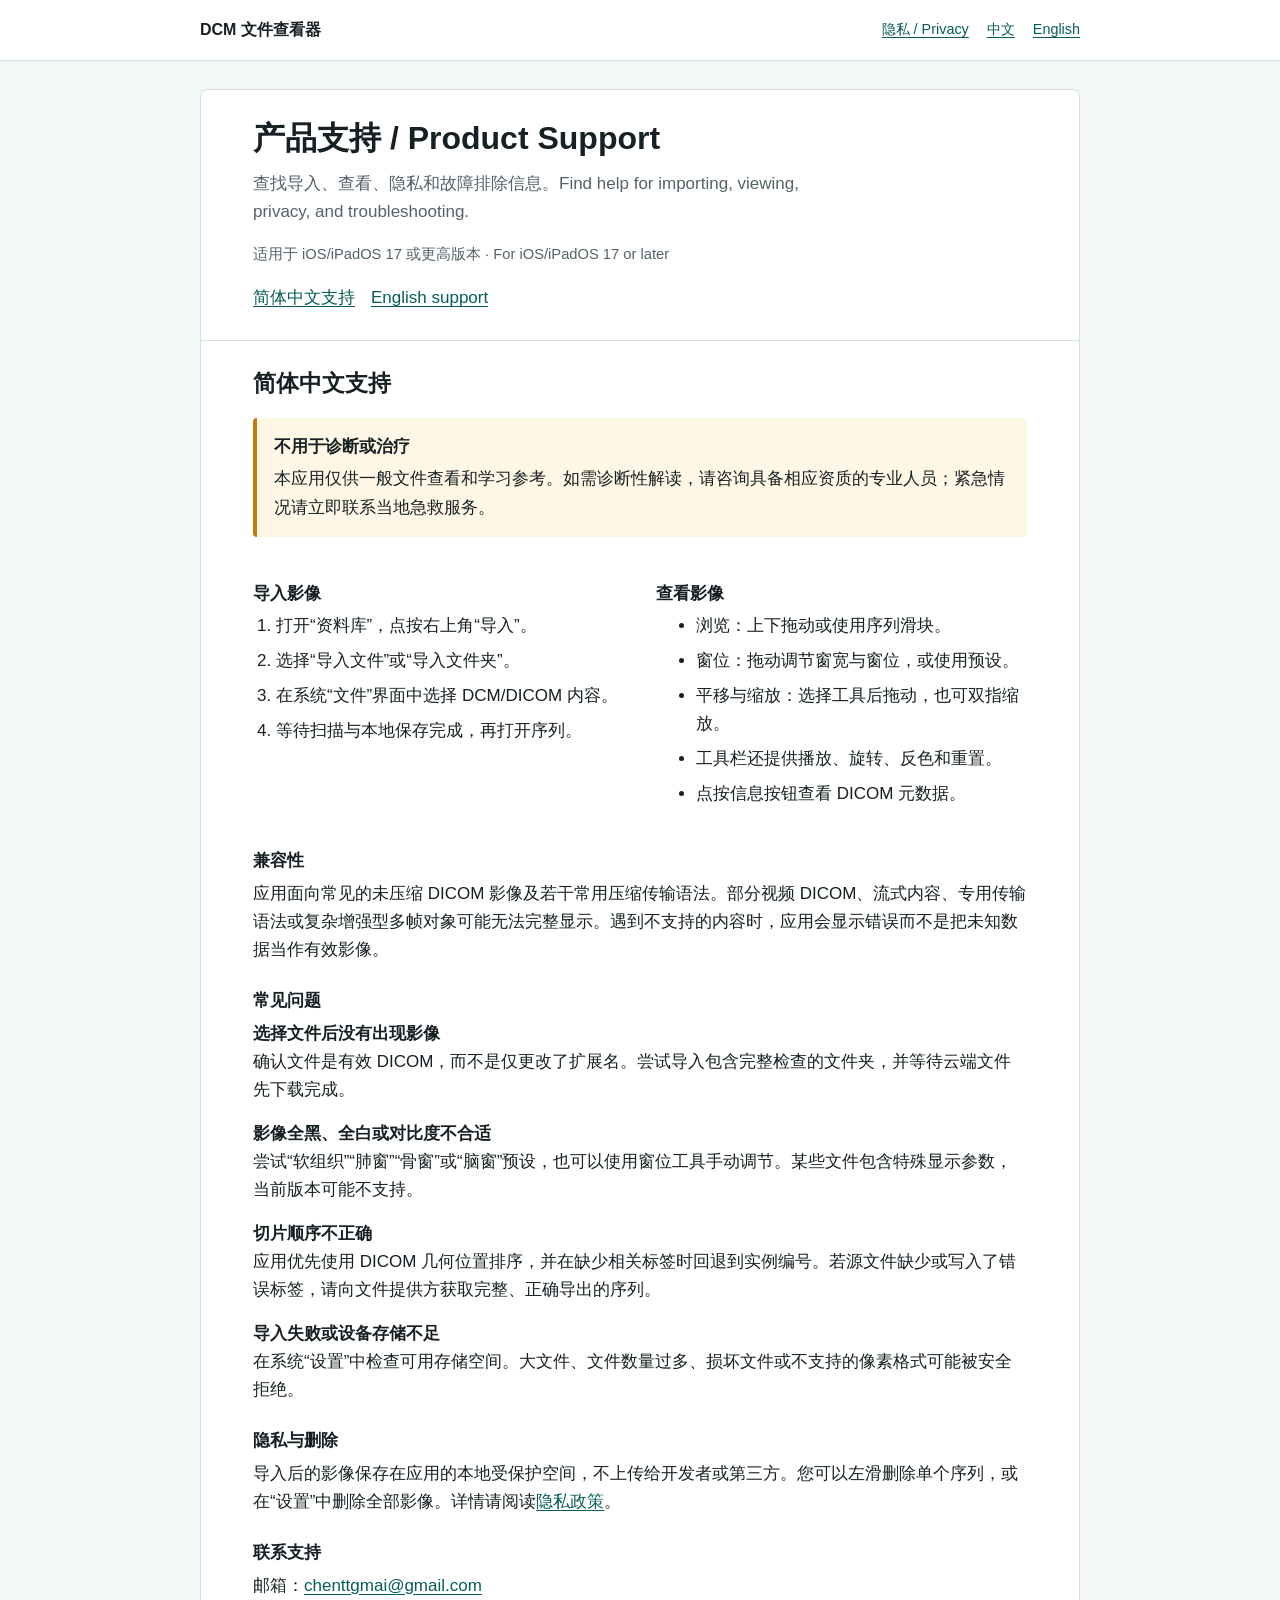
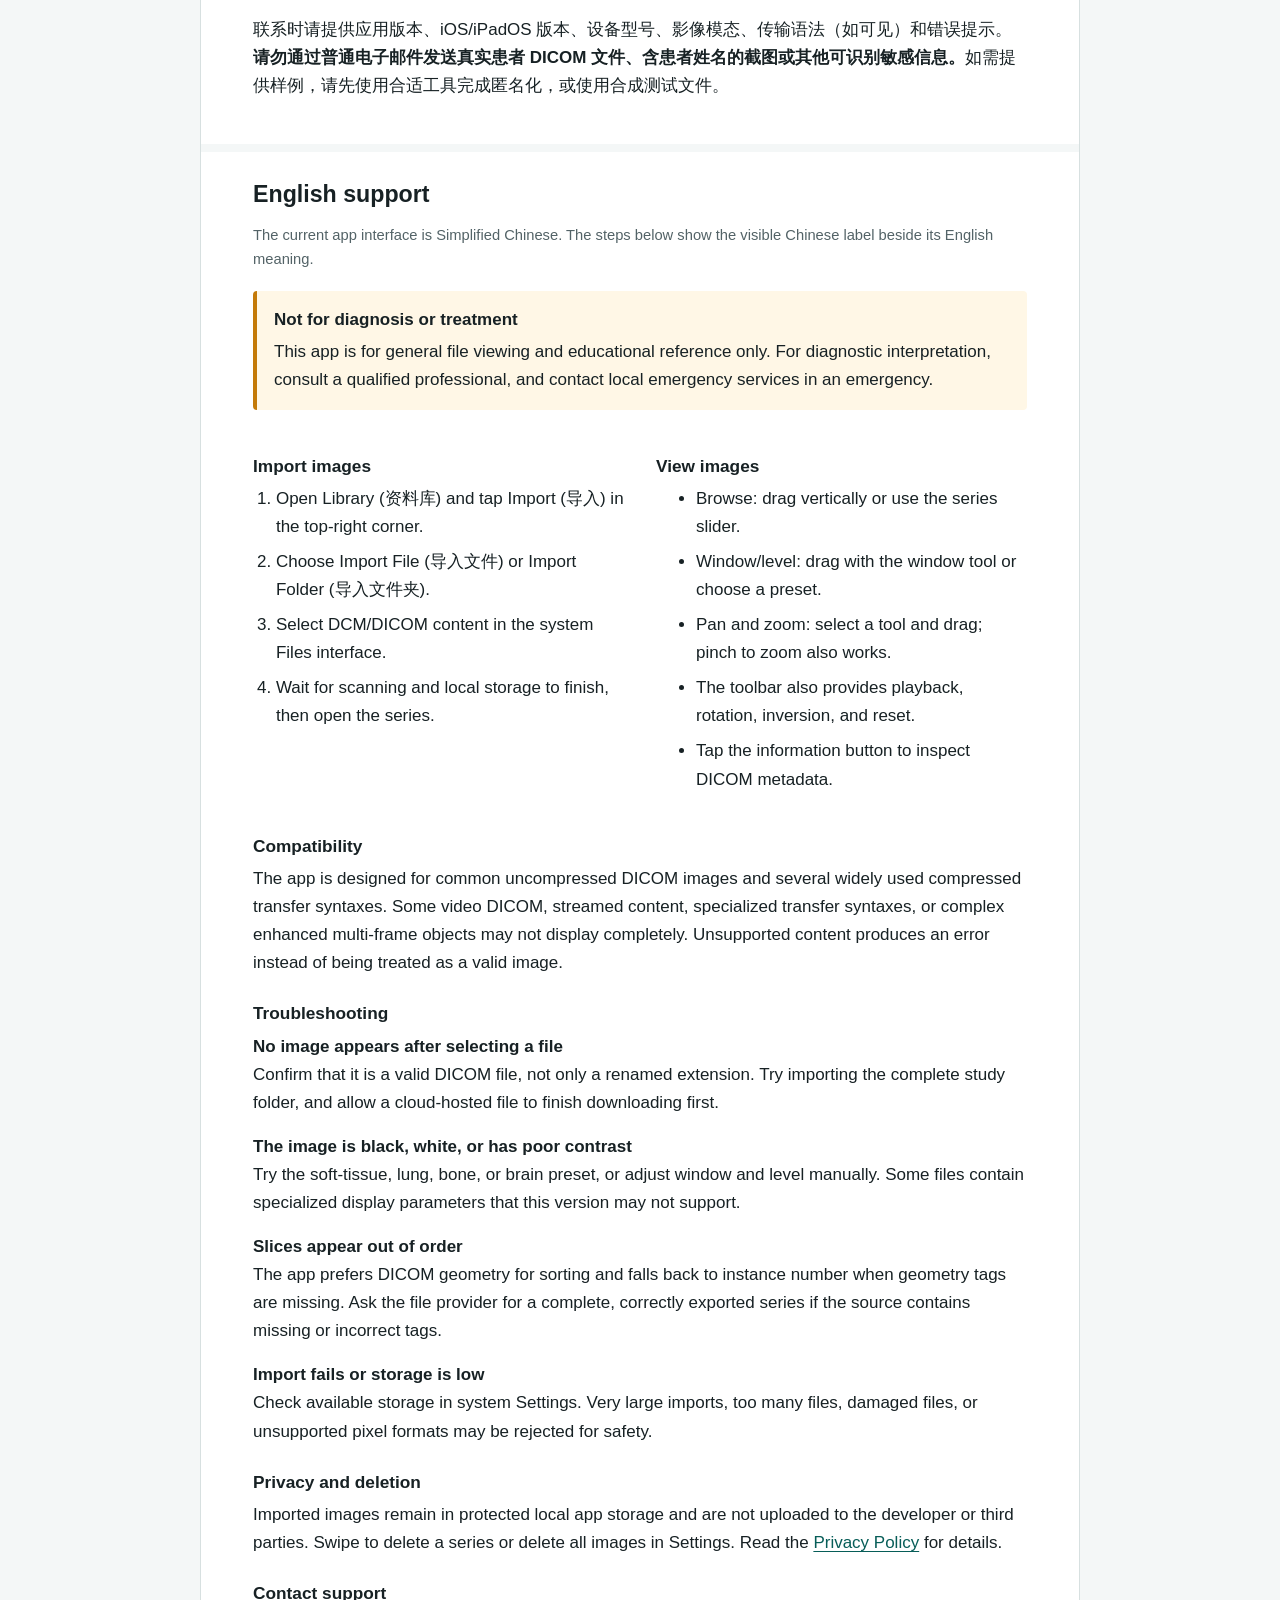
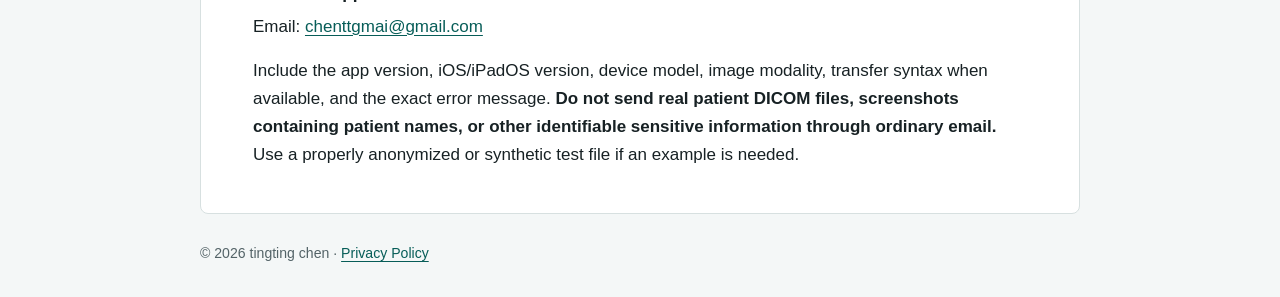
==== support.html @ b071dc4a "Publish support and privacy pages" ====
<!doctype html>
<html lang="zh-Hans">
<head>
  <meta charset="utf-8">
  <meta name="viewport" content="width=device-width, initial-scale=1">
  <meta name="description" content="DCM 文件查看器使用支持 / DCM File Viewer Support">
  <meta name="app-store-validation" content="DCM File Viewer Support">
  <title>支持 | DCM 文件查看器</title>
  <link rel="stylesheet" href="styles.css">
</head>
<body>
  <header class="site-header">
    <nav class="nav" aria-label="主导航">
      <a class="brand" href="support.html">DCM 文件查看器</a>
      <div class="nav-links">
        <a href="privacy.html">隐私 / Privacy</a>
        <a href="#chinese">中文</a>
        <a href="#english">English</a>
      </div>
    </nav>
  </header>

  <main>
    <div class="intro">
      <h1>产品支持 / Product Support</h1>
      <p>查找导入、查看、隐私和故障排除信息。Find help for importing, viewing, privacy, and troubleshooting.</p>
      <p class="meta">适用于 iOS/iPadOS 17 或更高版本 · For iOS/iPadOS 17 or later</p>
      <div class="language-links">
        <a href="#chinese">简体中文支持</a>
        <a href="#english">English support</a>
      </div>
    </div>

    <article id="chinese" class="language-section" lang="zh-Hans">
      <h2>简体中文支持</h2>

      <div class="notice">
        <strong>不用于诊断或治疗</strong>
        本应用仅供一般文件查看和学习参考。如需诊断性解读，请咨询具备相应资质的专业人员；紧急情况请立即联系当地急救服务。
      </div>

      <div class="support-grid">
        <section>
          <h3>导入影像</h3>
          <ol class="steps">
            <li>打开“资料库”，点按右上角“导入”。</li>
            <li>选择“导入文件”或“导入文件夹”。</li>
            <li>在系统“文件”界面中选择 DCM/DICOM 内容。</li>
            <li>等待扫描与本地保存完成，再打开序列。</li>
          </ol>
        </section>

        <section>
          <h3>查看影像</h3>
          <ul>
            <li>浏览：上下拖动或使用序列滑块。</li>
            <li>窗位：拖动调节窗宽与窗位，或使用预设。</li>
            <li>平移与缩放：选择工具后拖动，也可双指缩放。</li>
            <li>工具栏还提供播放、旋转、反色和重置。</li>
            <li>点按信息按钮查看 DICOM 元数据。</li>
          </ul>
        </section>
      </div>

      <h3>兼容性</h3>
      <p>应用面向常见的未压缩 DICOM 影像及若干常用压缩传输语法。部分视频 DICOM、流式内容、专用传输语法或复杂增强型多帧对象可能无法完整显示。遇到不支持的内容时，应用会显示错误而不是把未知数据当作有效影像。</p>

      <h3>常见问题</h3>
      <p><strong>选择文件后没有出现影像</strong><br>确认文件是有效 DICOM，而不是仅更改了扩展名。尝试导入包含完整检查的文件夹，并等待云端文件先下载完成。</p>
      <p><strong>影像全黑、全白或对比度不合适</strong><br>尝试“软组织”“肺窗”“骨窗”或“脑窗”预设，也可以使用窗位工具手动调节。某些文件包含特殊显示参数，当前版本可能不支持。</p>
      <p><strong>切片顺序不正确</strong><br>应用优先使用 DICOM 几何位置排序，并在缺少相关标签时回退到实例编号。若源文件缺少或写入了错误标签，请向文件提供方获取完整、正确导出的序列。</p>
      <p><strong>导入失败或设备存储不足</strong><br>在系统“设置”中检查可用存储空间。大文件、文件数量过多、损坏文件或不支持的像素格式可能被安全拒绝。</p>

      <h3>隐私与删除</h3>
      <p>导入后的影像保存在应用的本地受保护空间，不上传给开发者或第三方。您可以左滑删除单个序列，或在“设置”中删除全部影像。详情请阅读<a href="privacy.html">隐私政策</a>。</p>

      <h3>联系支持</h3>
      <p>邮箱：<a href="mailto:chenttgmai@gmail.com">chenttgmai@gmail.com</a></p>
      <p>联系时请提供应用版本、iOS/iPadOS 版本、设备型号、影像模态、传输语法（如可见）和错误提示。<strong>请勿通过普通电子邮件发送真实患者 DICOM 文件、含患者姓名的截图或其他可识别敏感信息。</strong>如需提供样例，请先使用合适工具完成匿名化，或使用合成测试文件。</p>
    </article>

    <article id="english" class="language-section" lang="en">
      <h2>English support</h2>

      <p class="meta">The current app interface is Simplified Chinese. The steps below show the visible Chinese label beside its English meaning.</p>

      <div class="notice">
        <strong>Not for diagnosis or treatment</strong>
        This app is for general file viewing and educational reference only. For diagnostic interpretation, consult a qualified professional, and contact local emergency services in an emergency.
      </div>

      <div class="support-grid">
        <section>
          <h3>Import images</h3>
          <ol class="steps">
            <li>Open Library (资料库) and tap Import (导入) in the top-right corner.</li>
            <li>Choose Import File (导入文件) or Import Folder (导入文件夹).</li>
            <li>Select DCM/DICOM content in the system Files interface.</li>
            <li>Wait for scanning and local storage to finish, then open the series.</li>
          </ol>
        </section>

        <section>
          <h3>View images</h3>
          <ul>
            <li>Browse: drag vertically or use the series slider.</li>
            <li>Window/level: drag with the window tool or choose a preset.</li>
            <li>Pan and zoom: select a tool and drag; pinch to zoom also works.</li>
            <li>The toolbar also provides playback, rotation, inversion, and reset.</li>
            <li>Tap the information button to inspect DICOM metadata.</li>
          </ul>
        </section>
      </div>

      <h3>Compatibility</h3>
      <p>The app is designed for common uncompressed DICOM images and several widely used compressed transfer syntaxes. Some video DICOM, streamed content, specialized transfer syntaxes, or complex enhanced multi-frame objects may not display completely. Unsupported content produces an error instead of being treated as a valid image.</p>

      <h3>Troubleshooting</h3>
      <p><strong>No image appears after selecting a file</strong><br>Confirm that it is a valid DICOM file, not only a renamed extension. Try importing the complete study folder, and allow a cloud-hosted file to finish downloading first.</p>
      <p><strong>The image is black, white, or has poor contrast</strong><br>Try the soft-tissue, lung, bone, or brain preset, or adjust window and level manually. Some files contain specialized display parameters that this version may not support.</p>
      <p><strong>Slices appear out of order</strong><br>The app prefers DICOM geometry for sorting and falls back to instance number when geometry tags are missing. Ask the file provider for a complete, correctly exported series if the source contains missing or incorrect tags.</p>
      <p><strong>Import fails or storage is low</strong><br>Check available storage in system Settings. Very large imports, too many files, damaged files, or unsupported pixel formats may be rejected for safety.</p>

      <h3>Privacy and deletion</h3>
      <p>Imported images remain in protected local app storage and are not uploaded to the developer or third parties. Swipe to delete a series or delete all images in Settings. Read the <a href="privacy.html#english">Privacy Policy</a> for details.</p>

      <h3>Contact support</h3>
      <p>Email: <a href="mailto:chenttgmai@gmail.com">chenttgmai@gmail.com</a></p>
      <p>Include the app version, iOS/iPadOS version, device model, image modality, transfer syntax when available, and the exact error message. <strong>Do not send real patient DICOM files, screenshots containing patient names, or other identifiable sensitive information through ordinary email.</strong> Use a properly anonymized or synthetic test file if an example is needed.</p>
    </article>
  </main>

  <footer class="site-footer">
    <div class="footer-inner">&copy; 2026 tingting chen · <a href="privacy.html">Privacy Policy</a></div>
  </footer>
</body>
</html>
---- styles.css ----
:root {
  color-scheme: light dark;
  --page: #f4f7f7;
  --surface: #ffffff;
  --text: #172124;
  --muted: #536367;
  --border: #d7e0e0;
  --accent: #087a72;
  --accent-dark: #075d58;
  --warning-bg: #fff7e6;
  --warning-border: #c47a08;
  --placeholder-bg: #fff0c7;
  --placeholder-text: #744800;
}

* {
  box-sizing: border-box;
}

html {
  scroll-behavior: smooth;
}

body {
  margin: 0;
  background: var(--page);
  color: var(--text);
  font-family: -apple-system, BlinkMacSystemFont, "Segoe UI", sans-serif;
  font-size: 17px;
  line-height: 1.65;
  letter-spacing: 0;
}

a {
  color: var(--accent-dark);
  text-underline-offset: 0.18em;
}

a:focus-visible {
  outline: 3px solid var(--accent);
  outline-offset: 3px;
}

.site-header {
  background: var(--surface);
  border-bottom: 1px solid var(--border);
}

.nav,
main,
.footer-inner {
  width: min(100% - 32px, 880px);
  margin-inline: auto;
}

.nav {
  min-height: 60px;
  display: flex;
  align-items: center;
  justify-content: space-between;
  gap: 16px;
  flex-wrap: wrap;
  padding-block: 10px;
}

.brand {
  color: var(--text);
  font-size: 1rem;
  font-weight: 700;
  text-decoration: none;
}

.nav-links {
  display: flex;
  gap: 18px;
  flex-wrap: wrap;
  font-size: 0.9rem;
}

main {
  background: var(--surface);
  margin-block: 28px;
  border: 1px solid var(--border);
  border-radius: 8px;
  overflow: hidden;
}

.intro,
.content-section,
.language-section {
  padding: 28px clamp(20px, 5vw, 52px);
}

.intro {
  border-bottom: 1px solid var(--border);
}

.intro p {
  max-width: 64ch;
  color: var(--muted);
}

h1,
h2,
h3 {
  line-height: 1.25;
  letter-spacing: 0;
}

h1 {
  margin: 0 0 12px;
  font-size: 2rem;
}

h2 {
  margin: 0 0 14px;
  font-size: 1.45rem;
}

h3 {
  margin: 26px 0 8px;
  font-size: 1.08rem;
}

p,
ul,
ol {
  margin-block: 0 16px;
}

li + li {
  margin-top: 7px;
}

.language-links {
  display: flex;
  gap: 16px;
  flex-wrap: wrap;
  margin-top: 18px;
}

.language-section + .language-section {
  border-top: 8px solid var(--page);
}

.content-section + .content-section {
  border-top: 1px solid var(--border);
}

.notice {
  margin: 20px 0;
  padding: 15px 17px;
  background: var(--warning-bg);
  border-left: 4px solid var(--warning-border);
  border-radius: 4px;
}

.notice strong {
  display: block;
  margin-bottom: 4px;
}

.placeholder {
  padding: 2px 5px;
  background: var(--placeholder-bg);
  color: var(--placeholder-text);
  border-radius: 3px;
  font-weight: 700;
  overflow-wrap: anywhere;
}

.meta {
  color: var(--muted);
  font-size: 0.92rem;
}

.steps {
  padding-left: 1.35em;
}

.support-grid {
  display: grid;
  grid-template-columns: repeat(2, minmax(0, 1fr));
  gap: 0 32px;
}

.site-footer {
  padding: 0 0 32px;
  color: var(--muted);
  font-size: 0.88rem;
}

@media (max-width: 640px) {
  body {
    font-size: 16px;
  }

  main {
    width: 100%;
    margin-block: 0 24px;
    border-inline: 0;
    border-radius: 0;
  }

  .support-grid {
    grid-template-columns: 1fr;
  }

  h1 {
    font-size: 1.7rem;
  }
}

@media (prefers-color-scheme: dark) {
  :root {
    --page: #111719;
    --surface: #182124;
    --text: #eef5f4;
    --muted: #afbfbd;
    --border: #344447;
    --accent: #49c9bd;
    --accent-dark: #72ded4;
    --warning-bg: #382b13;
    --warning-border: #e3a840;
    --placeholder-bg: #493914;
    --placeholder-text: #ffdc8a;
  }
}
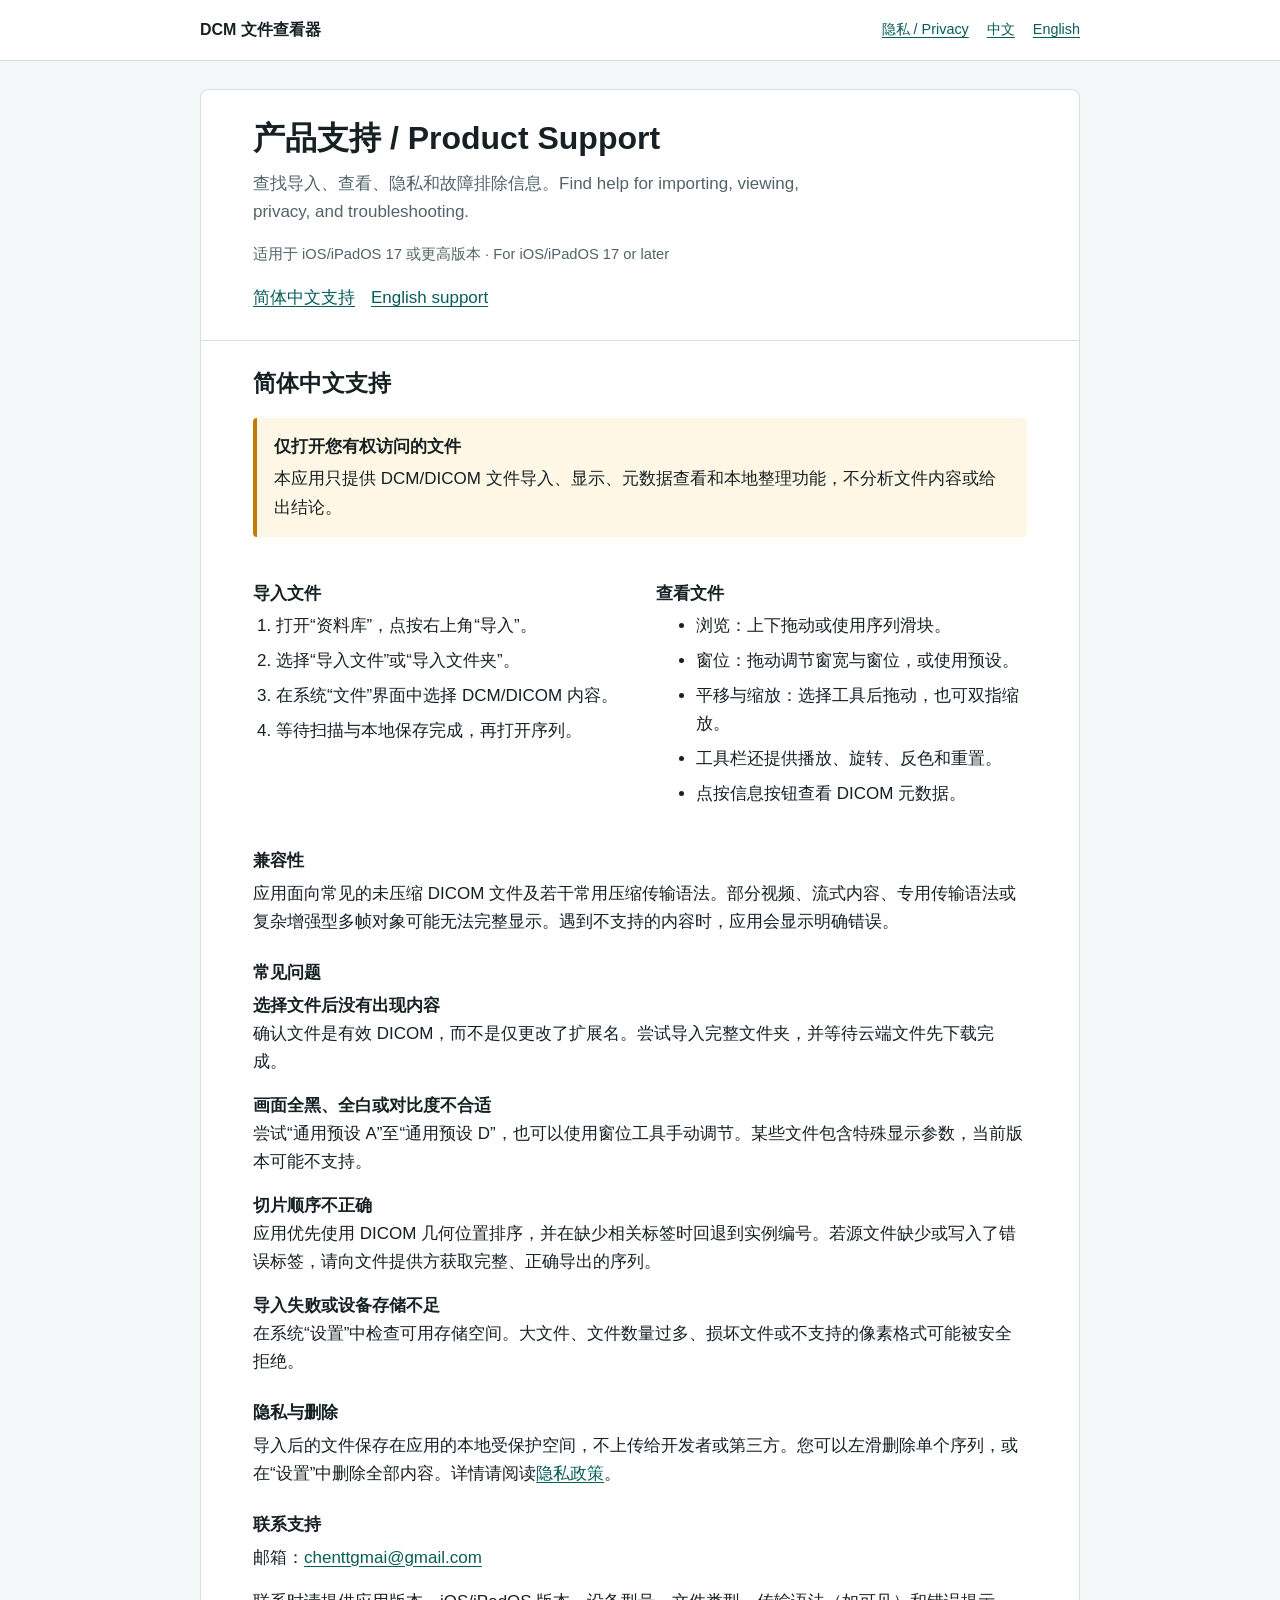
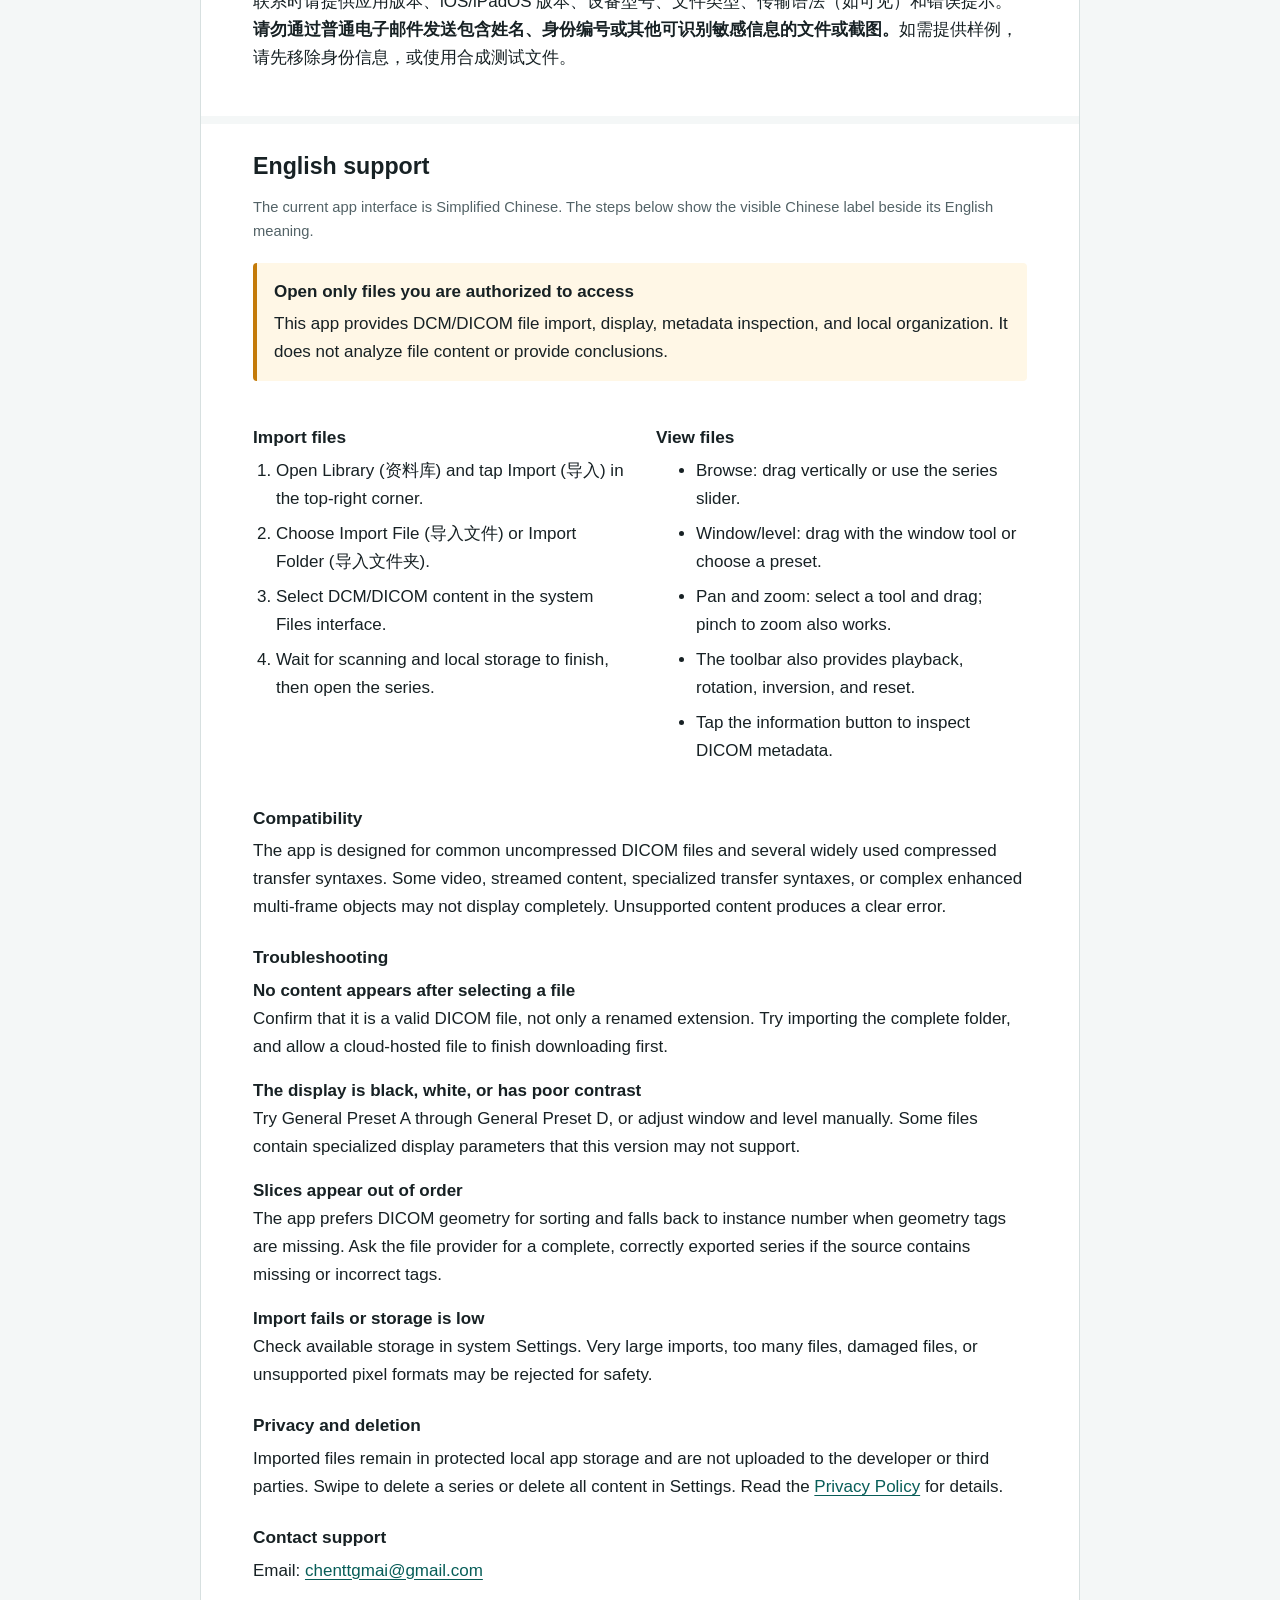
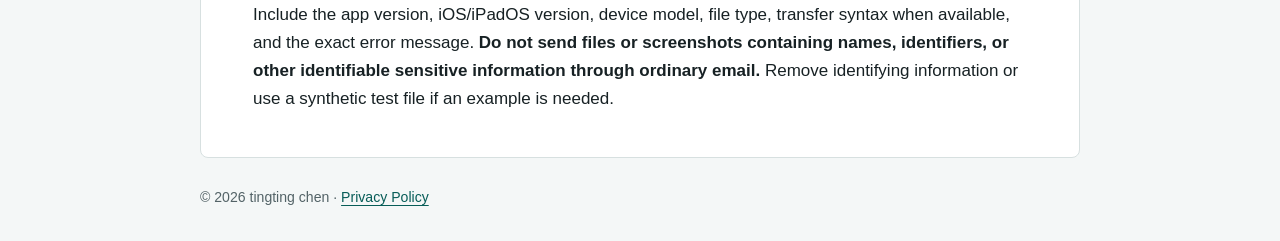
==== commit 495e5492: "Align public pages with file-viewer positioning" ====
--- a/support.html
+++ b/support.html
@@ -35,13 +35,13 @@
       <h2>简体中文支持</h2>
 
       <div class="notice">
-        <strong>不用于诊断或治疗</strong>
-        本应用仅供一般文件查看和学习参考。如需诊断性解读，请咨询具备相应资质的专业人员；紧急情况请立即联系当地急救服务。
+        <strong>仅打开您有权访问的文件</strong>
+        本应用只提供 DCM/DICOM 文件导入、显示、元数据查看和本地整理功能，不分析文件内容或给出结论。
       </div>
 
       <div class="support-grid">
         <section>
-          <h3>导入影像</h3>
+          <h3>导入文件</h3>
           <ol class="steps">
             <li>打开“资料库”，点按右上角“导入”。</li>
             <li>选择“导入文件”或“导入文件夹”。</li>
@@ -51,7 +51,7 @@
         </section>
 
         <section>
-          <h3>查看影像</h3>
+          <h3>查看文件</h3>
           <ul>
             <li>浏览：上下拖动或使用序列滑块。</li>
             <li>窗位：拖动调节窗宽与窗位，或使用预设。</li>
@@ -63,20 +63,20 @@
       </div>
 
       <h3>兼容性</h3>
-      <p>应用面向常见的未压缩 DICOM 影像及若干常用压缩传输语法。部分视频 DICOM、流式内容、专用传输语法或复杂增强型多帧对象可能无法完整显示。遇到不支持的内容时，应用会显示错误而不是把未知数据当作有效影像。</p>
+      <p>应用面向常见的未压缩 DICOM 文件及若干常用压缩传输语法。部分视频、流式内容、专用传输语法或复杂增强型多帧对象可能无法完整显示。遇到不支持的内容时，应用会显示明确错误。</p>
 
       <h3>常见问题</h3>
-      <p><strong>选择文件后没有出现影像</strong><br>确认文件是有效 DICOM，而不是仅更改了扩展名。尝试导入包含完整检查的文件夹，并等待云端文件先下载完成。</p>
-      <p><strong>影像全黑、全白或对比度不合适</strong><br>尝试“软组织”“肺窗”“骨窗”或“脑窗”预设，也可以使用窗位工具手动调节。某些文件包含特殊显示参数，当前版本可能不支持。</p>
+      <p><strong>选择文件后没有出现内容</strong><br>确认文件是有效 DICOM，而不是仅更改了扩展名。尝试导入完整文件夹，并等待云端文件先下载完成。</p>
+      <p><strong>画面全黑、全白或对比度不合适</strong><br>尝试“通用预设 A”至“通用预设 D”，也可以使用窗位工具手动调节。某些文件包含特殊显示参数，当前版本可能不支持。</p>
       <p><strong>切片顺序不正确</strong><br>应用优先使用 DICOM 几何位置排序，并在缺少相关标签时回退到实例编号。若源文件缺少或写入了错误标签，请向文件提供方获取完整、正确导出的序列。</p>
       <p><strong>导入失败或设备存储不足</strong><br>在系统“设置”中检查可用存储空间。大文件、文件数量过多、损坏文件或不支持的像素格式可能被安全拒绝。</p>
 
       <h3>隐私与删除</h3>
-      <p>导入后的影像保存在应用的本地受保护空间，不上传给开发者或第三方。您可以左滑删除单个序列，或在“设置”中删除全部影像。详情请阅读<a href="privacy.html">隐私政策</a>。</p>
+      <p>导入后的文件保存在应用的本地受保护空间，不上传给开发者或第三方。您可以左滑删除单个序列，或在“设置”中删除全部内容。详情请阅读<a href="privacy.html">隐私政策</a>。</p>
 
       <h3>联系支持</h3>
       <p>邮箱：<a href="mailto:chenttgmai@gmail.com">chenttgmai@gmail.com</a></p>
-      <p>联系时请提供应用版本、iOS/iPadOS 版本、设备型号、影像模态、传输语法（如可见）和错误提示。<strong>请勿通过普通电子邮件发送真实患者 DICOM 文件、含患者姓名的截图或其他可识别敏感信息。</strong>如需提供样例，请先使用合适工具完成匿名化，或使用合成测试文件。</p>
+      <p>联系时请提供应用版本、iOS/iPadOS 版本、设备型号、文件类型、传输语法（如可见）和错误提示。<strong>请勿通过普通电子邮件发送包含姓名、身份编号或其他可识别敏感信息的文件或截图。</strong>如需提供样例，请先移除身份信息，或使用合成测试文件。</p>
     </article>
 
     <article id="english" class="language-section" lang="en">
@@ -85,13 +85,13 @@
       <p class="meta">The current app interface is Simplified Chinese. The steps below show the visible Chinese label beside its English meaning.</p>
 
       <div class="notice">
-        <strong>Not for diagnosis or treatment</strong>
-        This app is for general file viewing and educational reference only. For diagnostic interpretation, consult a qualified professional, and contact local emergency services in an emergency.
+        <strong>Open only files you are authorized to access</strong>
+        This app provides DCM/DICOM file import, display, metadata inspection, and local organization. It does not analyze file content or provide conclusions.
       </div>
 
       <div class="support-grid">
         <section>
-          <h3>Import images</h3>
+          <h3>Import files</h3>
           <ol class="steps">
             <li>Open Library (资料库) and tap Import (导入) in the top-right corner.</li>
             <li>Choose Import File (导入文件) or Import Folder (导入文件夹).</li>
@@ -101,7 +101,7 @@
         </section>
 
         <section>
-          <h3>View images</h3>
+          <h3>View files</h3>
           <ul>
             <li>Browse: drag vertically or use the series slider.</li>
             <li>Window/level: drag with the window tool or choose a preset.</li>
@@ -113,20 +113,20 @@
       </div>
 
       <h3>Compatibility</h3>
-      <p>The app is designed for common uncompressed DICOM images and several widely used compressed transfer syntaxes. Some video DICOM, streamed content, specialized transfer syntaxes, or complex enhanced multi-frame objects may not display completely. Unsupported content produces an error instead of being treated as a valid image.</p>
+      <p>The app is designed for common uncompressed DICOM files and several widely used compressed transfer syntaxes. Some video, streamed content, specialized transfer syntaxes, or complex enhanced multi-frame objects may not display completely. Unsupported content produces a clear error.</p>
 
       <h3>Troubleshooting</h3>
-      <p><strong>No image appears after selecting a file</strong><br>Confirm that it is a valid DICOM file, not only a renamed extension. Try importing the complete study folder, and allow a cloud-hosted file to finish downloading first.</p>
-      <p><strong>The image is black, white, or has poor contrast</strong><br>Try the soft-tissue, lung, bone, or brain preset, or adjust window and level manually. Some files contain specialized display parameters that this version may not support.</p>
+      <p><strong>No content appears after selecting a file</strong><br>Confirm that it is a valid DICOM file, not only a renamed extension. Try importing the complete folder, and allow a cloud-hosted file to finish downloading first.</p>
+      <p><strong>The display is black, white, or has poor contrast</strong><br>Try General Preset A through General Preset D, or adjust window and level manually. Some files contain specialized display parameters that this version may not support.</p>
       <p><strong>Slices appear out of order</strong><br>The app prefers DICOM geometry for sorting and falls back to instance number when geometry tags are missing. Ask the file provider for a complete, correctly exported series if the source contains missing or incorrect tags.</p>
       <p><strong>Import fails or storage is low</strong><br>Check available storage in system Settings. Very large imports, too many files, damaged files, or unsupported pixel formats may be rejected for safety.</p>
 
       <h3>Privacy and deletion</h3>
-      <p>Imported images remain in protected local app storage and are not uploaded to the developer or third parties. Swipe to delete a series or delete all images in Settings. Read the <a href="privacy.html#english">Privacy Policy</a> for details.</p>
+      <p>Imported files remain in protected local app storage and are not uploaded to the developer or third parties. Swipe to delete a series or delete all content in Settings. Read the <a href="privacy.html#english">Privacy Policy</a> for details.</p>
 
       <h3>Contact support</h3>
       <p>Email: <a href="mailto:chenttgmai@gmail.com">chenttgmai@gmail.com</a></p>
-      <p>Include the app version, iOS/iPadOS version, device model, image modality, transfer syntax when available, and the exact error message. <strong>Do not send real patient DICOM files, screenshots containing patient names, or other identifiable sensitive information through ordinary email.</strong> Use a properly anonymized or synthetic test file if an example is needed.</p>
+      <p>Include the app version, iOS/iPadOS version, device model, file type, transfer syntax when available, and the exact error message. <strong>Do not send files or screenshots containing names, identifiers, or other identifiable sensitive information through ordinary email.</strong> Remove identifying information or use a synthetic test file if an example is needed.</p>
     </article>
   </main>
 
